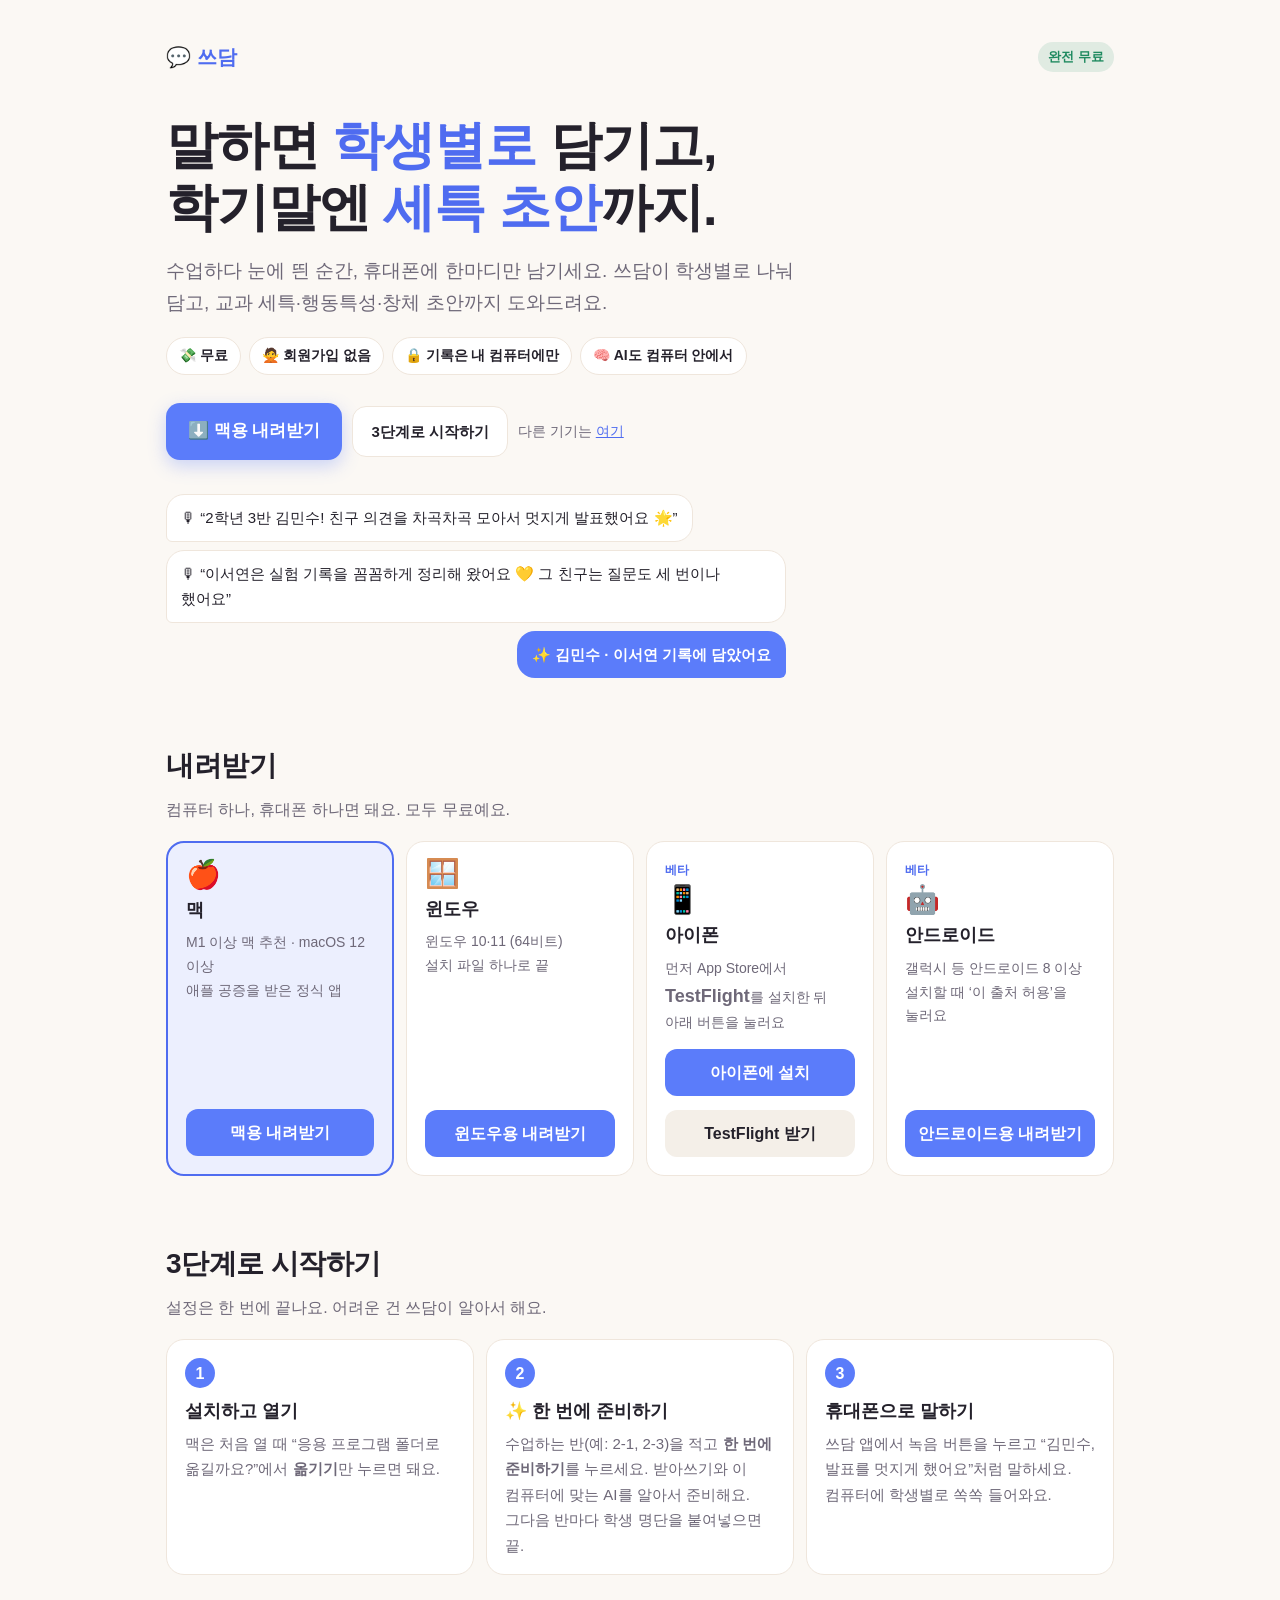
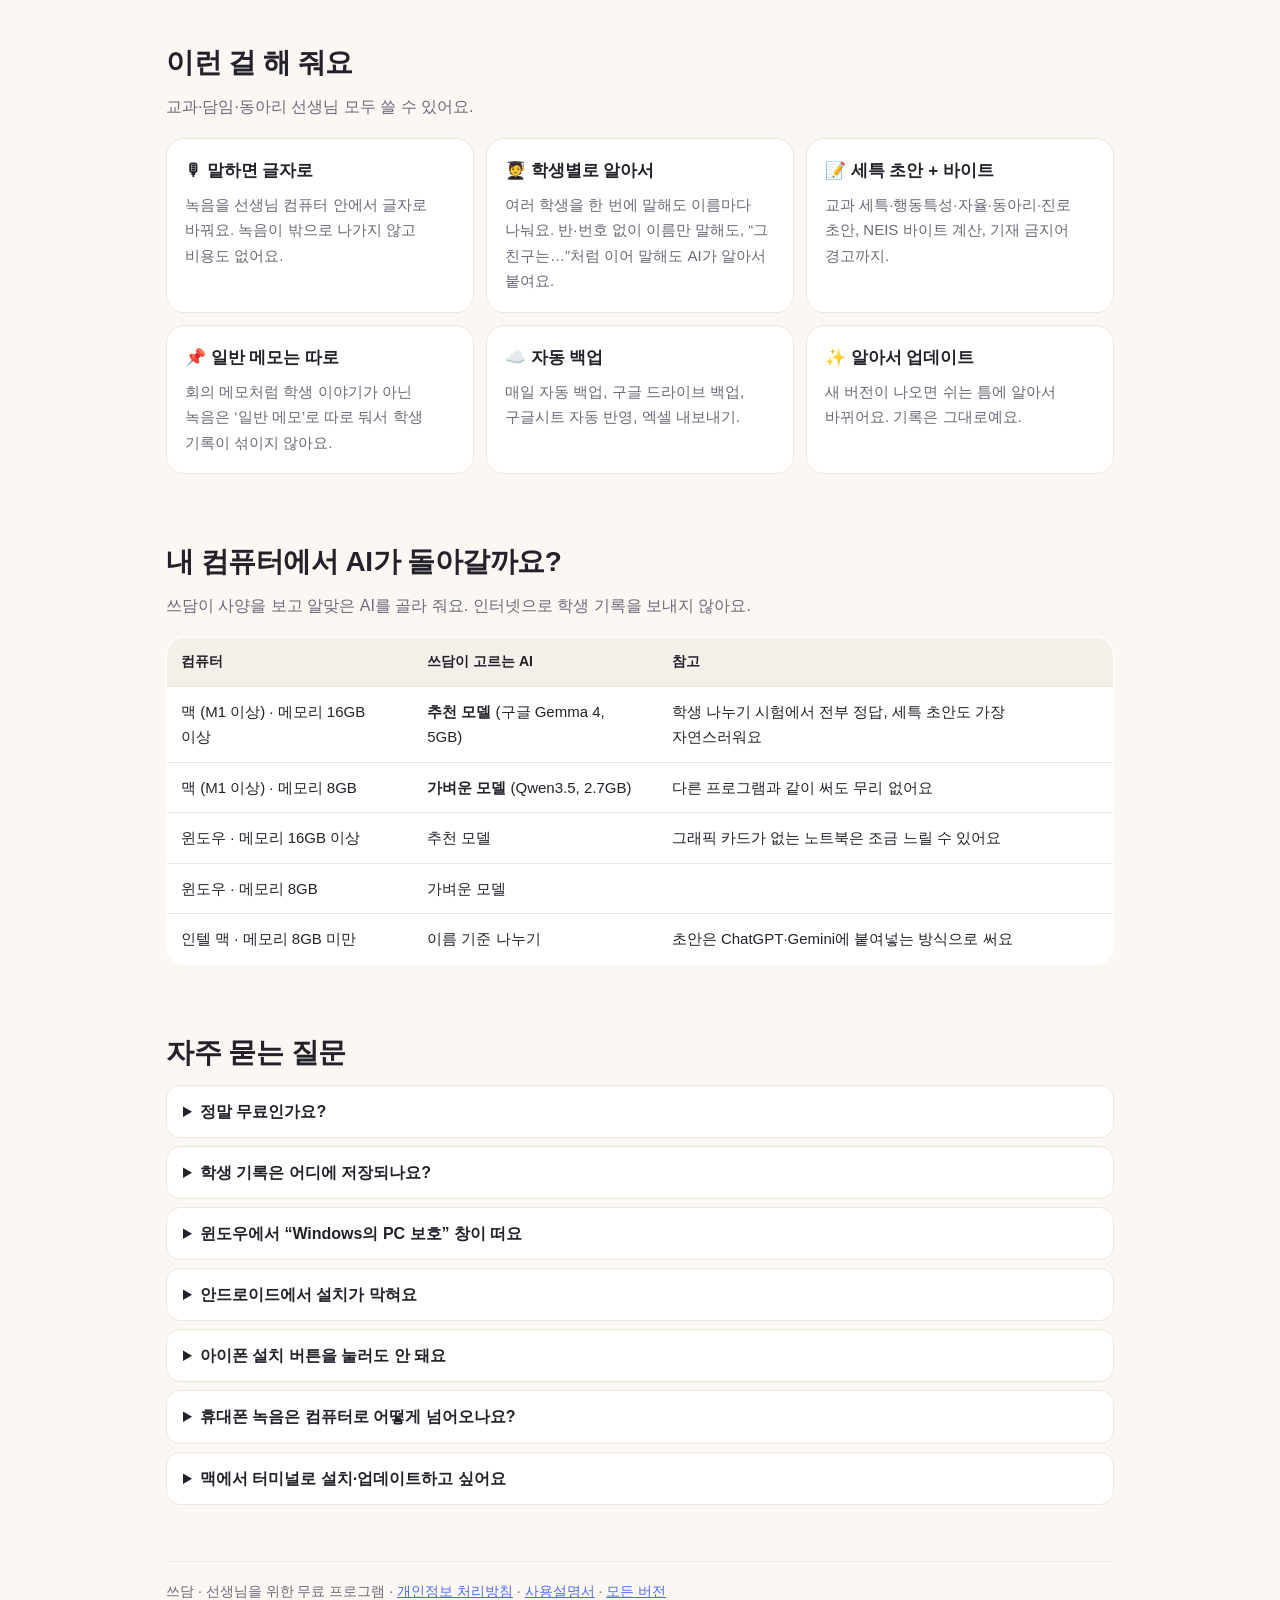
==== docs/index.html @ 96b58489 "선생님용 안내·내려받기 페이지 새로(기기 자동 인식 버튼, 완전 무료, 3단계 시작, 사양별 AI, 자주 묻는 질문) / 첫 실행 '한 번에 준비하기'(반 입력 → 받아쓰기·이 컴" ====
<!doctype html>
<html lang="ko"><head><meta charset="utf-8"><meta name="viewport" content="width=device-width, initial-scale=1">
<title>쓰담 — 말로 담고, 글로 씁니다</title>
<meta name="description" content="수업 중 말로 남긴 학생 관찰을 학생별로 정리하고 세특·행동특성·창체 초안까지. 선생님을 위한 무료 프로그램 (맥·윈도우·아이폰·안드로이드)">
<meta property="og:title" content="쓰담 — 말로 담고, 글로 씁니다">
<meta property="og:description" content="말하면 학생별로 정리되고, 학기말 세특 초안까지. 완전 무료 · 회원가입 없음 · 기록은 내 컴퓨터에만.">
<style>
:root{--bg:#FBF8F4;--panel:#fff;--panel2:#F4EFE8;--text:#24212B;--muted:#6E6878;--accent:#4F6CF0;--accent2:#5B7CFA;--soft:#ECEFFE;--green:#1F8A60;--line:#EFE6DC}
@media (prefers-color-scheme:dark){:root:not([data-theme="light"]){--bg:#17151C;--panel:#221F29;--panel2:#2B2733;--text:#ECE9F2;--muted:#A49EB0;--accent:#8EA4FF;--accent2:#6A88FB;--soft:#2A2F4E;--green:#6FD8AE;--line:#36313F}}
*{box-sizing:border-box}html{scroll-behavior:smooth}
body{margin:0;background:var(--bg);color:var(--text);font:16px/1.7 -apple-system,BlinkMacSystemFont,"Apple SD Gothic Neo","Malgun Gothic",sans-serif;word-break:keep-all}
main{max-width:980px;margin:0 auto;padding:40px 16px 80px}
a{color:var(--accent)}
.top{display:flex;align-items:center;gap:10px;font-weight:800;font-size:20px;color:var(--accent)}
.top .free{margin-left:auto;font-size:13px;font-weight:700;color:var(--green);background:color-mix(in srgb,var(--green) 12%,transparent);padding:4px 10px;border-radius:999px}
.hero{margin-top:40px}
.hero h1{font-size:clamp(32px,6vw,52px);line-height:1.2;margin:0;letter-spacing:-1px}
.hero h1 em{font-style:normal;color:var(--accent)}
.hero p.lead{font-size:clamp(16px,2.4vw,19px);color:var(--muted);max-width:640px;margin:16px 0 0}
.pills{display:flex;flex-wrap:wrap;gap:8px;margin:18px 0 0}
.pill{font-size:14px;font-weight:600;padding:6px 12px;border-radius:999px;background:var(--panel);border:1px solid var(--line)}
.cta{margin:28px 0 8px;display:flex;flex-wrap:wrap;gap:10px;align-items:center}
.btn{display:inline-flex;align-items:center;gap:8px;padding:14px 22px;border-radius:14px;background:var(--accent2);color:#fff;text-decoration:none;font-weight:700;font-size:17px;box-shadow:0 6px 18px color-mix(in srgb,var(--accent2) 30%,transparent)}
.btn.ghost{background:var(--panel);color:var(--text);border:1px solid var(--line);box-shadow:none;font-size:15px;padding:12px 18px}
.cta .note{font-size:14px;color:var(--muted)}
.bubbles{display:flex;flex-direction:column;gap:8px;margin:34px 0 0;max-width:620px}
.bubble{align-self:flex-start;background:var(--panel);border:1px solid var(--line);border-radius:18px 18px 18px 6px;padding:10px 14px;font-size:15px}
.bubble.out{align-self:flex-end;background:var(--accent2);color:#fff;border-color:transparent;border-radius:18px 18px 6px 18px;font-weight:600}
h2{font-size:clamp(22px,3.4vw,28px);margin:64px 0 6px;letter-spacing:-.5px}
h2+p.sub{color:var(--muted);margin:0 0 18px}
.dl{display:grid;grid-template-columns:repeat(auto-fit,minmax(210px,1fr));gap:12px}
.dlc{background:var(--panel);border:1px solid var(--line);border-radius:18px;padding:18px;display:flex;flex-direction:column;gap:6px}
.dlc.me{border:2px solid var(--accent);background:var(--soft)}
.dlc .ic{font-size:28px;line-height:1}.dlc b{font-size:18px}.dlc .s{font-size:14px;color:var(--muted);flex:1}
.dlc a.go{margin-top:8px;text-align:center;padding:10px;border-radius:12px;background:var(--accent2);color:#fff;text-decoration:none;font-weight:700}
.dlc a.go.alt{background:var(--panel2);color:var(--text)}
.dlc .tag{align-self:flex-start;font-size:12px;font-weight:700;color:var(--accent)}
.steps{display:grid;grid-template-columns:repeat(auto-fit,minmax(250px,1fr));gap:12px;counter-reset:s}
.step{background:var(--panel);border:1px solid var(--line);border-radius:18px;padding:18px 18px 16px;position:relative}
.step::before{counter-increment:s;content:counter(s);display:inline-grid;place-items:center;width:30px;height:30px;border-radius:50%;background:var(--accent2);color:#fff;font-weight:800;margin-bottom:8px}
.step h3{margin:0 0 4px;font-size:18px}.step p{margin:0;color:var(--muted);font-size:15px}
.grid{display:grid;grid-template-columns:repeat(auto-fit,minmax(240px,1fr));gap:12px}
.card{background:var(--panel);border:1px solid var(--line);border-radius:18px;padding:18px}.card h3{margin:0 0 6px;font-size:17px}.card p{margin:0;color:var(--muted);font-size:15px}
.tbl{width:100%;border-collapse:collapse;background:var(--panel);border:1px solid var(--line);border-radius:18px;overflow:hidden;font-size:15px}
.tbl th,.tbl td{padding:12px 14px;border-bottom:1px solid var(--line);text-align:left;vertical-align:top}.tbl th{background:var(--panel2);font-size:14px}
.tbl tr:last-child td{border-bottom:0}
.wrap{overflow-x:auto}
details{background:var(--panel);border:1px solid var(--line);border-radius:14px;padding:12px 16px;margin:8px 0}
details summary{cursor:pointer;font-weight:700}details p{margin:8px 0 2px;color:var(--muted);font-size:15px}
.cmd{display:flex;gap:8px;align-items:center;background:var(--panel2);border-radius:12px;padding:8px 10px;margin:8px 0}.cmd code{flex:1;font-size:13px;overflow-x:auto;white-space:nowrap}
.cmd button{border:0;background:var(--accent2);color:#fff;border-radius:8px;padding:6px 12px;font-weight:700;cursor:pointer}
footer{margin-top:56px;color:var(--muted);font-size:14px;border-top:1px solid var(--line);padding-top:18px}
</style></head><body><main>

<div class="top">💬 쓰담 <span class="free">완전 무료</span></div>

<section class="hero">
<h1>말하면 <em>학생별로</em> 담기고,<br>학기말엔 <em>세특 초안</em>까지.</h1>
<p class="lead">수업하다 눈에 띈 순간, 휴대폰에 한마디만 남기세요. 쓰담이 학생별로 나눠 담고, 교과 세특·행동특성·창체 초안까지 도와드려요.</p>
<div class="pills"><span class="pill">💸 무료</span><span class="pill">🙅 회원가입 없음</span><span class="pill">🔒 기록은 내 컴퓨터에만</span><span class="pill">🧠 AI도 컴퓨터 안에서</span></div>
<div class="cta">
  <a class="btn" id="main-dl" href="#download">⬇️ 내려받기</a>
  <a class="btn ghost" href="#start">3단계로 시작하기</a>
  <span class="note" id="main-note"></span>
</div>
<div class="bubbles">
  <div class="bubble">🎙 “2학년 3반 김민수! 친구 의견을 차곡차곡 모아서 멋지게 발표했어요 🌟”</div>
  <div class="bubble">🎙 “이서연은 실험 기록을 꼼꼼하게 정리해 왔어요 💛 그 친구는 질문도 세 번이나 했어요”</div>
  <div class="bubble out">✨ 김민수 · 이서연 기록에 담았어요</div>
</div>
</section>

<h2 id="download">내려받기</h2>
<p class="sub">컴퓨터 하나, 휴대폰 하나면 돼요. 모두 무료예요.</p>
<div class="dl">
  <div class="dlc" data-os="mac"><span class="ic">🍎</span><b>맥</b><span class="s">M1 이상 맥 추천 · macOS 12 이상<br>애플 공증을 받은 정식 앱</span>
    <a class="go" href="https://github.com/hanseolhui/sseudam/releases/latest/download/Sseudam.dmg">맥용 내려받기</a></div>
  <div class="dlc" data-os="win"><span class="ic">🪟</span><b>윈도우</b><span class="s">윈도우 10·11 (64비트)<br>설치 파일 하나로 끝</span>
    <a class="go" href="https://github.com/hanseolhui/sseudam/releases/latest/download/Sseudam-Setup.exe">윈도우용 내려받기</a></div>
  <div class="dlc" data-os="ios"><span class="tag">베타</span><span class="ic">📱</span><b>아이폰</b><span class="s">먼저 App Store에서 <b>TestFlight</b>를 설치한 뒤 아래 버튼을 눌러요</span>
    <a class="go" href="https://testflight.apple.com/join/kufGthN7">아이폰에 설치</a>
    <a class="go alt" href="https://apps.apple.com/app/testflight/id899247664">TestFlight 받기</a></div>
  <div class="dlc" data-os="android"><span class="tag">베타</span><span class="ic">🤖</span><b>안드로이드</b><span class="s">갤럭시 등 안드로이드 8 이상<br>설치할 때 ‘이 출처 허용’을 눌러요</span>
    <a class="go" href="https://github.com/hanseolhui/sseudam/releases/latest/download/Sseudam-Android.apk">안드로이드용 내려받기</a></div>
</div>

<h2 id="start">3단계로 시작하기</h2>
<p class="sub">설정은 한 번에 끝나요. 어려운 건 쓰담이 알아서 해요.</p>
<div class="steps">
  <div class="step"><h3>설치하고 열기</h3><p>맥은 처음 열 때 “응용 프로그램 폴더로 옮길까요?”에서 <b>옮기기</b>만 누르면 돼요.</p></div>
  <div class="step"><h3>✨ 한 번에 준비하기</h3><p>수업하는 반(예: 2-1, 2-3)을 적고 <b>한 번에 준비하기</b>를 누르세요. 받아쓰기와 이 컴퓨터에 맞는 AI를 알아서 준비해요. 그다음 반마다 학생 명단을 붙여넣으면 끝.</p></div>
  <div class="step"><h3>휴대폰으로 말하기</h3><p>쓰담 앱에서 녹음 버튼을 누르고 “김민수, 발표를 멋지게 했어요”처럼 말하세요. 컴퓨터에 학생별로 쏙쏙 들어와요.</p></div>
</div>

<h2>이런 걸 해 줘요</h2>
<p class="sub">교과·담임·동아리 선생님 모두 쓸 수 있어요.</p>
<div class="grid">
  <div class="card"><h3>🎙 말하면 글자로</h3><p>녹음을 선생님 컴퓨터 안에서 글자로 바꿔요. 녹음이 밖으로 나가지 않고 비용도 없어요.</p></div>
  <div class="card"><h3>🧑‍🎓 학생별로 알아서</h3><p>여러 학생을 한 번에 말해도 이름마다 나눠요. 반·번호 없이 이름만 말해도, “그 친구는…”처럼 이어 말해도 AI가 알아서 붙여요.</p></div>
  <div class="card"><h3>📝 세특 초안 + 바이트</h3><p>교과 세특·행동특성·자율·동아리·진로 초안, NEIS 바이트 계산, 기재 금지어 경고까지.</p></div>
  <div class="card"><h3>📌 일반 메모는 따로</h3><p>회의 메모처럼 학생 이야기가 아닌 녹음은 ‘일반 메모’로 따로 둬서 학생 기록이 섞이지 않아요.</p></div>
  <div class="card"><h3>☁️ 자동 백업</h3><p>매일 자동 백업, 구글 드라이브 백업, 구글시트 자동 반영, 엑셀 내보내기.</p></div>
  <div class="card"><h3>✨ 알아서 업데이트</h3><p>새 버전이 나오면 쉬는 틈에 알아서 바뀌어요. 기록은 그대로예요.</p></div>
</div>

<h2>내 컴퓨터에서 AI가 돌아갈까요?</h2>
<p class="sub">쓰담이 사양을 보고 알맞은 AI를 골라 줘요. 인터넷으로 학생 기록을 보내지 않아요.</p>
<div class="wrap"><table class="tbl">
  <tr><th>컴퓨터</th><th>쓰담이 고르는 AI</th><th>참고</th></tr>
  <tr><td>맥 (M1 이상) · 메모리 16GB 이상</td><td><b>추천 모델</b> (구글 Gemma 4, 5GB)</td><td>학생 나누기 시험에서 전부 정답, 세특 초안도 가장 자연스러워요</td></tr>
  <tr><td>맥 (M1 이상) · 메모리 8GB</td><td><b>가벼운 모델</b> (Qwen3.5, 2.7GB)</td><td>다른 프로그램과 같이 써도 무리 없어요</td></tr>
  <tr><td>윈도우 · 메모리 16GB 이상</td><td>추천 모델</td><td>그래픽 카드가 없는 노트북은 조금 느릴 수 있어요</td></tr>
  <tr><td>윈도우 · 메모리 8GB</td><td>가벼운 모델</td><td></td></tr>
  <tr><td>인텔 맥 · 메모리 8GB 미만</td><td>이름 기준 나누기</td><td>초안은 ChatGPT·Gemini에 붙여넣는 방식으로 써요</td></tr>
</table></div>

<h2>자주 묻는 질문</h2>
<details><summary>정말 무료인가요?</summary><p>네, 지금 있는 기능은 모두 무료예요. 회원가입도 결제 정보도 필요 없어요.</p></details>
<details><summary>학생 기록은 어디에 저장되나요?</summary><p>선생님 컴퓨터와 선생님 본인의 iCloud(아이폰)·구글 드라이브에만 저장돼요. 쓰담 서버로 보내지 않아요. 받아쓰기와 쓰담 AI 모델도 컴퓨터 안에서 동작해요. Gemini 키를 직접 넣은 경우에만 글이 구글로 가요.</p></details>
<details><summary>윈도우에서 “Windows의 PC 보호” 창이 떠요</summary><p>새 프로그램이라 윈도우가 한 번 확인하는 창이에요. <b>추가 정보 → 실행</b>을 누르면 설치돼요.</p></details>
<details><summary>안드로이드에서 설치가 막혀요</summary><p>내려받은 파일을 열 때 “출처를 알 수 없는 앱” 안내가 나오면 <b>설정 → 이 출처 허용</b>을 켜고 다시 열어 주세요.</p></details>
<details><summary>아이폰 설치 버튼을 눌러도 안 돼요</summary><p>App Store에서 <b>TestFlight</b> 앱을 먼저 설치한 다음, 이 페이지의 ‘아이폰에 설치’를 다시 눌러 주세요.</p></details>
<details><summary>휴대폰 녹음은 컴퓨터로 어떻게 넘어오나요?</summary><p>아이폰과 맥은 같은 Apple ID면 iCloud로 저절로 넘어와요. 다른 조합(안드로이드·윈도우)은 쓰담 설정 → 📱 휴대폰에서 연결해요.</p></details>
<details><summary>맥에서 터미널로 설치·업데이트하고 싶어요</summary>
  <p>터미널에 아래 한 줄을 붙여넣으면 응용 프로그램 폴더에 설치돼요.</p>
  <div class="cmd"><code id="cmd">curl -fsSL https://raw.githubusercontent.com/hanseolhui/sseudam/main/install.sh | bash</code><button onclick="navigator.clipboard.writeText(document.getElementById('cmd').textContent);this.textContent='복사됨 ✓'">복사</button></div></details>

<footer>쓰담 · 선생님을 위한 무료 프로그램 · <a href="privacy.html">개인정보 처리방침</a> · <a href="https://github.com/hanseolhui/sseudam/blob/main/사용설명서.md">사용설명서</a> · <a href="https://github.com/hanseolhui/sseudam/releases">모든 버전</a></footer>
</main>
<script>
// 접속한 기기에 맞는 내려받기를 맨 앞에 크게
(function () {
  var ua = navigator.userAgent || '', os = 'mac';
  if (/iPhone|iPad|iPod/.test(ua) || (/Macintosh/.test(ua) && navigator.maxTouchPoints > 1)) os = 'ios';
  else if (/Android/.test(ua)) os = 'android';
  else if (/Windows/.test(ua)) os = 'win';
  var card = document.querySelector('.dlc[data-os="' + os + '"]');
  if (!card) return;
  card.classList.add('me');
  card.parentNode.insertBefore(card, card.parentNode.firstChild);
  var link = card.querySelector('a.go'), name = { mac: '맥', win: '윈도우', ios: '아이폰', android: '안드로이드' }[os];
  var main = document.getElementById('main-dl');
  main.href = link.href;
  main.textContent = '⬇️ ' + name + '용 내려받기';
  document.getElementById('main-note').innerHTML = '다른 기기는 <a href="#download">여기</a>';
})();
</script>
</body></html>
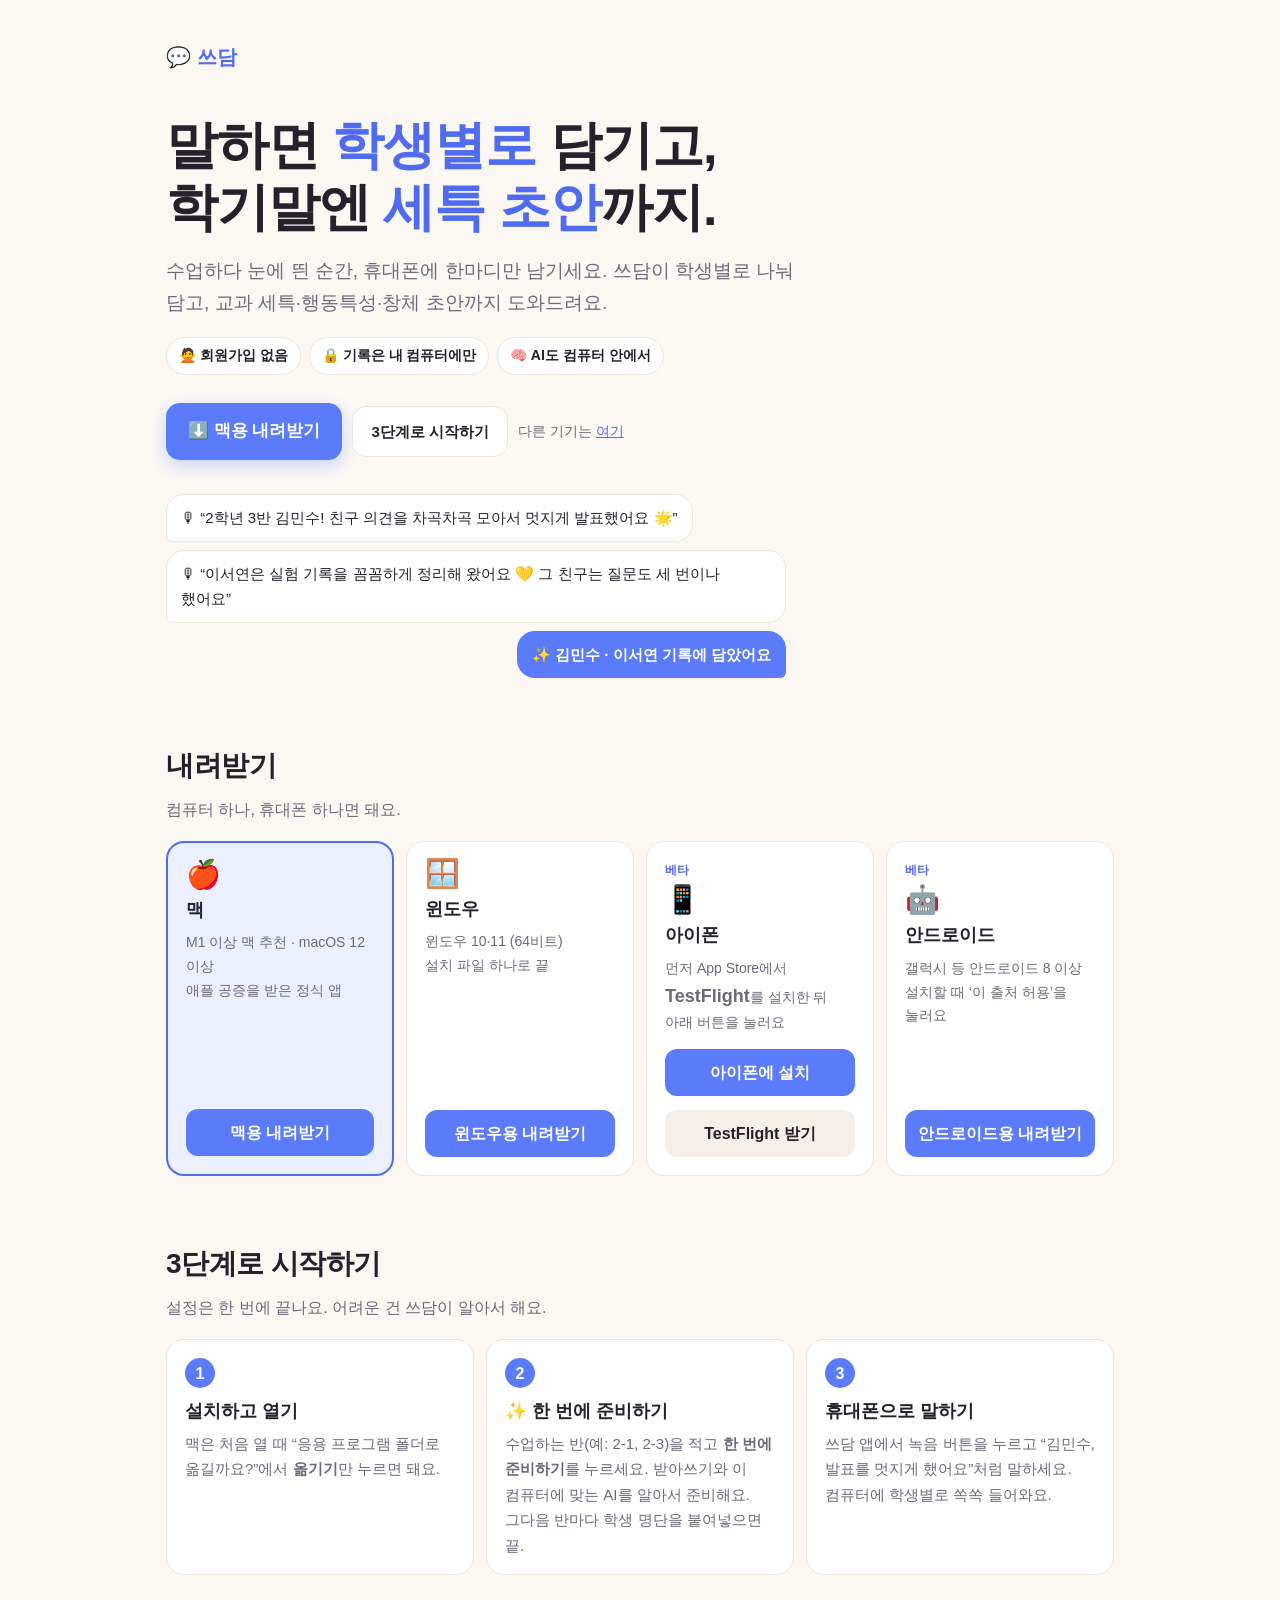
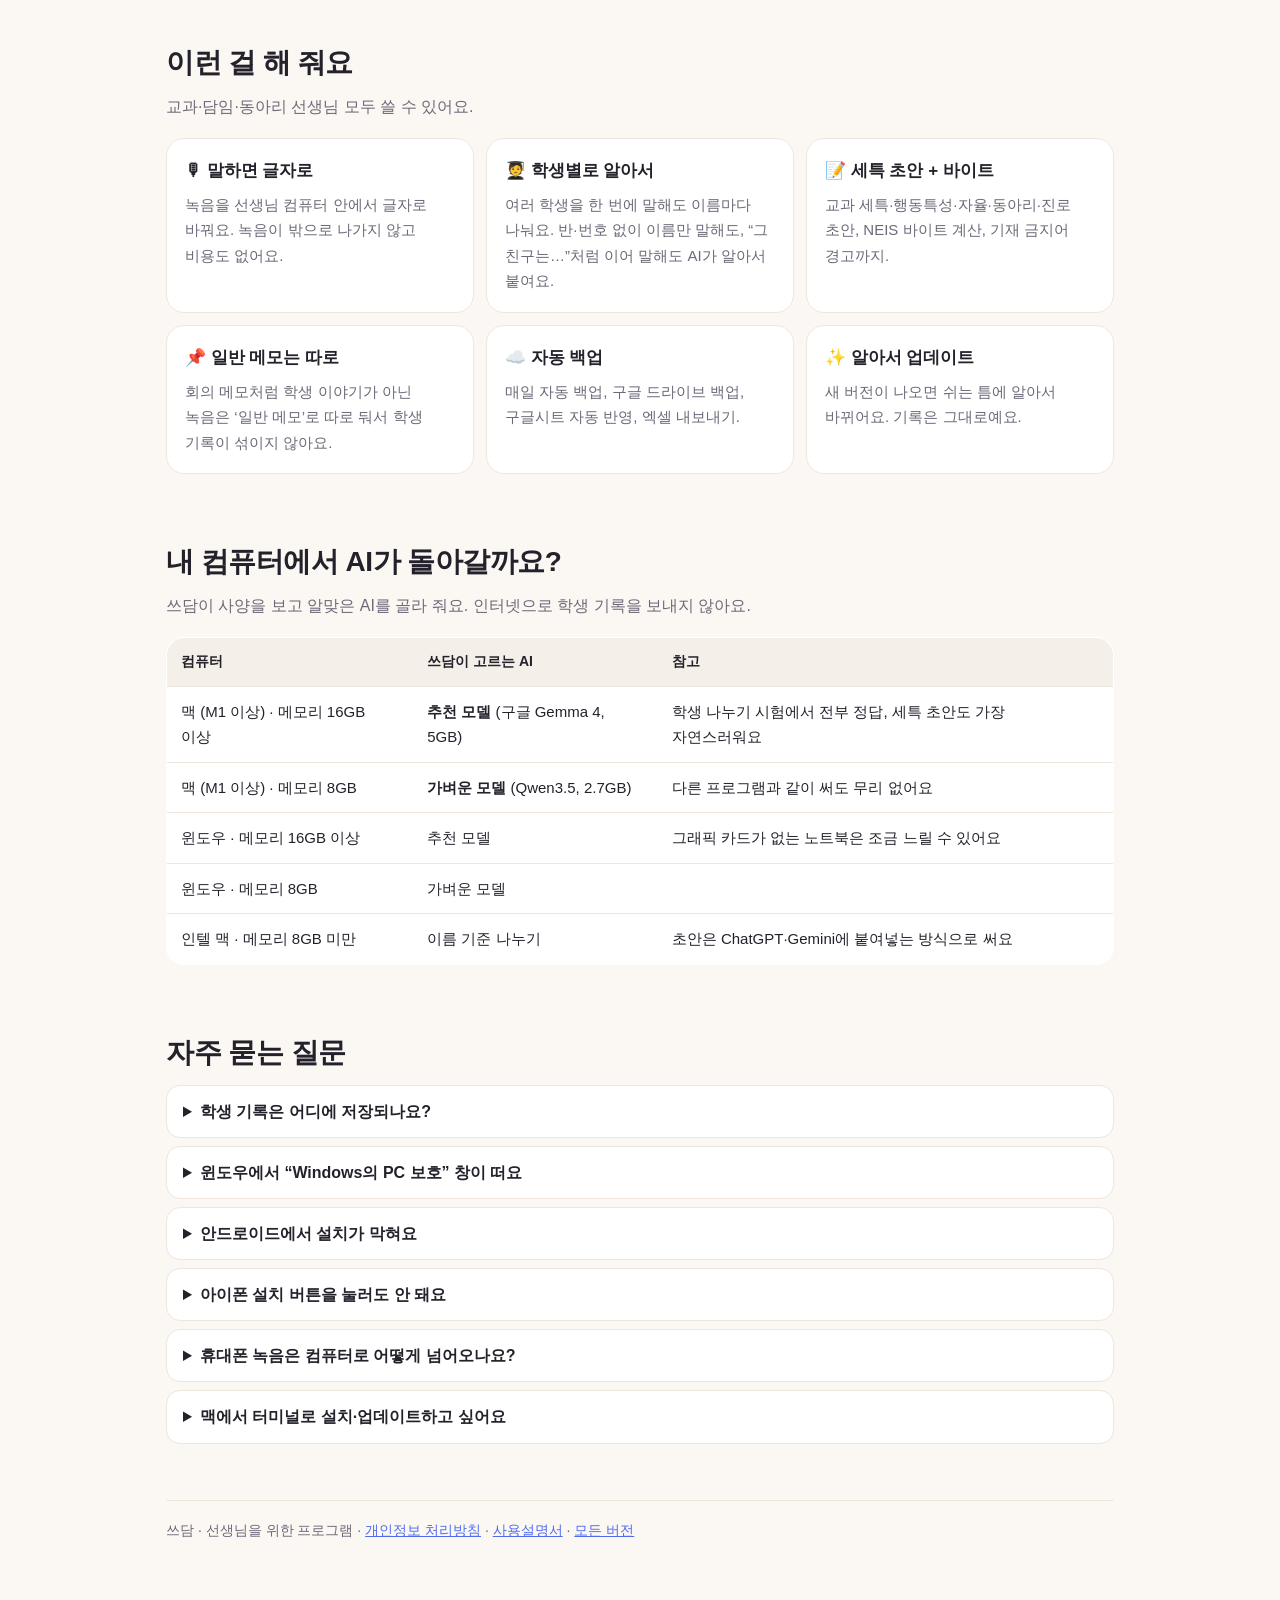
==== commit 1f6a8c1e: "다운로드 페이지에서 '무료' 강조 빼기 Co-Authored-By: Claude Opus 5.5 <noreply@anthropic.com>" ====
--- a/docs/index.html
+++ b/docs/index.html
@@ -1,9 +1,9 @@
 <!doctype html>
 <html lang="ko"><head><meta charset="utf-8"><meta name="viewport" content="width=device-width, initial-scale=1">
 <title>쓰담 — 말로 담고, 글로 씁니다</title>
-<meta name="description" content="수업 중 말로 남긴 학생 관찰을 학생별로 정리하고 세특·행동특성·창체 초안까지. 선생님을 위한 무료 프로그램 (맥·윈도우·아이폰·안드로이드)">
+<meta name="description" content="수업 중 말로 남긴 학생 관찰을 학생별로 정리하고 세특·행동특성·창체 초안까지. 선생님을 위한 프로그램 (맥·윈도우·아이폰·안드로이드)">
 <meta property="og:title" content="쓰담 — 말로 담고, 글로 씁니다">
-<meta property="og:description" content="말하면 학생별로 정리되고, 학기말 세특 초안까지. 완전 무료 · 회원가입 없음 · 기록은 내 컴퓨터에만.">
+<meta property="og:description" content="말하면 학생별로 정리되고, 학기말 세특 초안까지. 회원가입 없음 · 기록은 내 컴퓨터에만.">
 <style>
 :root{--bg:#FBF8F4;--panel:#fff;--panel2:#F4EFE8;--text:#24212B;--muted:#6E6878;--accent:#4F6CF0;--accent2:#5B7CFA;--soft:#ECEFFE;--green:#1F8A60;--line:#EFE6DC}
 @media (prefers-color-scheme:dark){:root:not([data-theme="light"]){--bg:#17151C;--panel:#221F29;--panel2:#2B2733;--text:#ECE9F2;--muted:#A49EB0;--accent:#8EA4FF;--accent2:#6A88FB;--soft:#2A2F4E;--green:#6FD8AE;--line:#36313F}}
@@ -52,12 +52,12 @@
 footer{margin-top:56px;color:var(--muted);font-size:14px;border-top:1px solid var(--line);padding-top:18px}
 </style></head><body><main>
 
-<div class="top">💬 쓰담 <span class="free">완전 무료</span></div>
+<div class="top">💬 쓰담</div>
 
 <section class="hero">
 <h1>말하면 <em>학생별로</em> 담기고,<br>학기말엔 <em>세특 초안</em>까지.</h1>
 <p class="lead">수업하다 눈에 띈 순간, 휴대폰에 한마디만 남기세요. 쓰담이 학생별로 나눠 담고, 교과 세특·행동특성·창체 초안까지 도와드려요.</p>
-<div class="pills"><span class="pill">💸 무료</span><span class="pill">🙅 회원가입 없음</span><span class="pill">🔒 기록은 내 컴퓨터에만</span><span class="pill">🧠 AI도 컴퓨터 안에서</span></div>
+<div class="pills"><span class="pill">🙅 회원가입 없음</span><span class="pill">🔒 기록은 내 컴퓨터에만</span><span class="pill">🧠 AI도 컴퓨터 안에서</span></div>
 <div class="cta">
   <a class="btn" id="main-dl" href="#download">⬇️ 내려받기</a>
   <a class="btn ghost" href="#start">3단계로 시작하기</a>
@@ -71,7 +71,7 @@
 </section>
 
 <h2 id="download">내려받기</h2>
-<p class="sub">컴퓨터 하나, 휴대폰 하나면 돼요. 모두 무료예요.</p>
+<p class="sub">컴퓨터 하나, 휴대폰 하나면 돼요.</p>
 <div class="dl">
   <div class="dlc" data-os="mac"><span class="ic">🍎</span><b>맥</b><span class="s">M1 이상 맥 추천 · macOS 12 이상<br>애플 공증을 받은 정식 앱</span>
     <a class="go" href="https://github.com/hanseolhui/sseudam/releases/latest/download/Sseudam.dmg">맥용 내려받기</a></div>
@@ -115,7 +115,6 @@
 </table></div>
 
 <h2>자주 묻는 질문</h2>
-<details><summary>정말 무료인가요?</summary><p>네, 지금 있는 기능은 모두 무료예요. 회원가입도 결제 정보도 필요 없어요.</p></details>
 <details><summary>학생 기록은 어디에 저장되나요?</summary><p>선생님 컴퓨터와 선생님 본인의 iCloud(아이폰)·구글 드라이브에만 저장돼요. 쓰담 서버로 보내지 않아요. 받아쓰기와 쓰담 AI 모델도 컴퓨터 안에서 동작해요. Gemini 키를 직접 넣은 경우에만 글이 구글로 가요.</p></details>
 <details><summary>윈도우에서 “Windows의 PC 보호” 창이 떠요</summary><p>새 프로그램이라 윈도우가 한 번 확인하는 창이에요. <b>추가 정보 → 실행</b>을 누르면 설치돼요.</p></details>
 <details><summary>안드로이드에서 설치가 막혀요</summary><p>내려받은 파일을 열 때 “출처를 알 수 없는 앱” 안내가 나오면 <b>설정 → 이 출처 허용</b>을 켜고 다시 열어 주세요.</p></details>
@@ -125,7 +124,7 @@
   <p>터미널에 아래 한 줄을 붙여넣으면 응용 프로그램 폴더에 설치돼요.</p>
   <div class="cmd"><code id="cmd">curl -fsSL https://raw.githubusercontent.com/hanseolhui/sseudam/main/install.sh | bash</code><button onclick="navigator.clipboard.writeText(document.getElementById('cmd').textContent);this.textContent='복사됨 ✓'">복사</button></div></details>
 
-<footer>쓰담 · 선생님을 위한 무료 프로그램 · <a href="privacy.html">개인정보 처리방침</a> · <a href="https://github.com/hanseolhui/sseudam/blob/main/사용설명서.md">사용설명서</a> · <a href="https://github.com/hanseolhui/sseudam/releases">모든 버전</a></footer>
+<footer>쓰담 · 선생님을 위한 프로그램 · <a href="privacy.html">개인정보 처리방침</a> · <a href="https://github.com/hanseolhui/sseudam/blob/main/사용설명서.md">사용설명서</a> · <a href="https://github.com/hanseolhui/sseudam/releases">모든 버전</a></footer>
 </main>
 <script>
 // 접속한 기기에 맞는 내려받기를 맨 앞에 크게
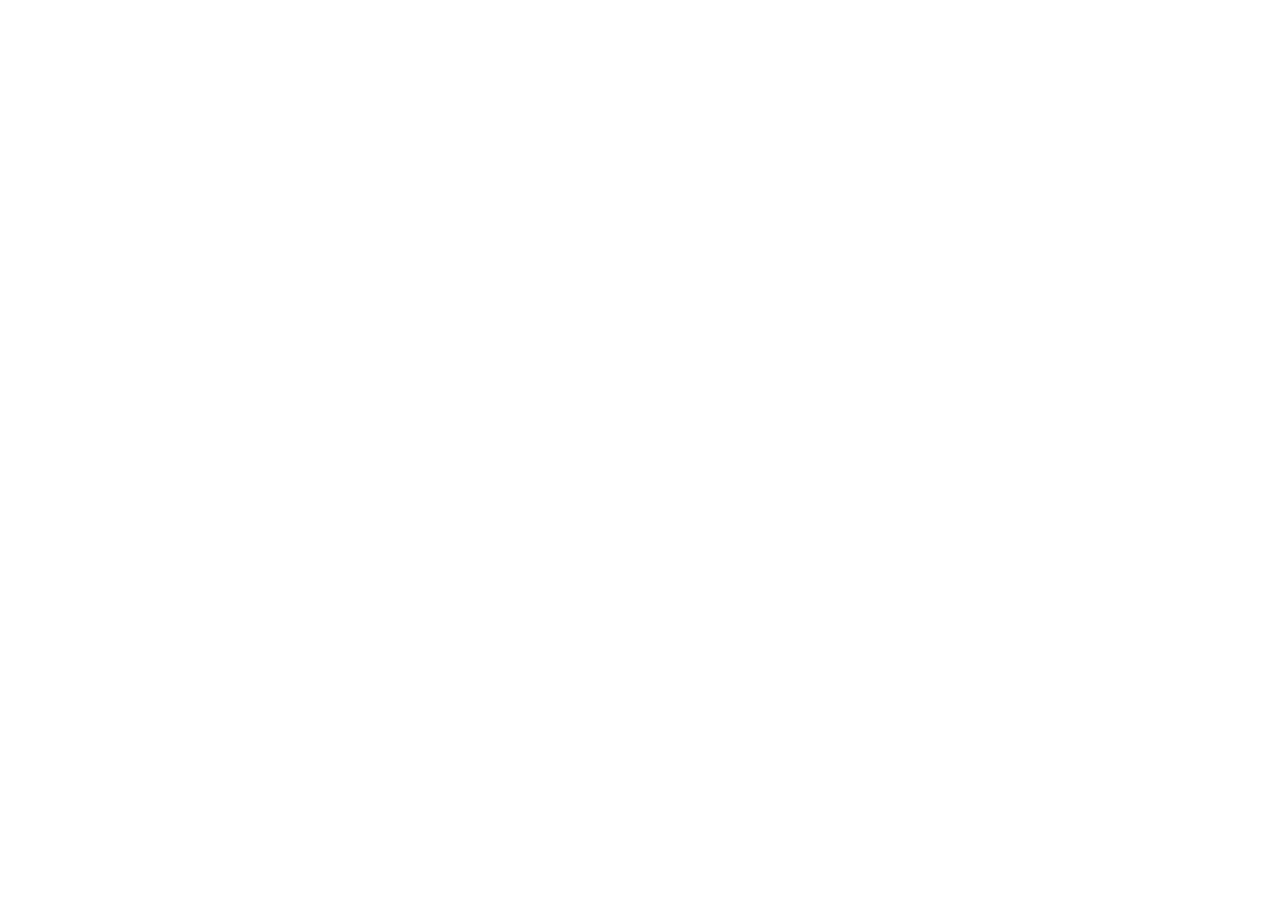
==== commit 3db37284: "github.io 안내 페이지 → apps.seoriarts.com/sseudam 으로 이동 (링크로만 전달) Co-Authored-By: Claude Opus 5.5 <norep" ====
--- a/docs/index.html
+++ b/docs/index.html
@@ -1,147 +1,9 @@
 <!doctype html>
 <html lang="ko"><head><meta charset="utf-8"><meta name="viewport" content="width=device-width, initial-scale=1">
-<title>쓰담 — 말로 담고, 글로 씁니다</title>
-<meta name="description" content="수업 중 말로 남긴 학생 관찰을 학생별로 정리하고 세특·행동특성·창체 초안까지. 선생님을 위한 프로그램 (맥·윈도우·아이폰·안드로이드)">
-<meta property="og:title" content="쓰담 — 말로 담고, 글로 씁니다">
-<meta property="og:description" content="말하면 학생별로 정리되고, 학기말 세특 초안까지. 회원가입 없음 · 기록은 내 컴퓨터에만.">
-<style>
-:root{--bg:#FBF8F4;--panel:#fff;--panel2:#F4EFE8;--text:#24212B;--muted:#6E6878;--accent:#4F6CF0;--accent2:#5B7CFA;--soft:#ECEFFE;--green:#1F8A60;--line:#EFE6DC}
-@media (prefers-color-scheme:dark){:root:not([data-theme="light"]){--bg:#17151C;--panel:#221F29;--panel2:#2B2733;--text:#ECE9F2;--muted:#A49EB0;--accent:#8EA4FF;--accent2:#6A88FB;--soft:#2A2F4E;--green:#6FD8AE;--line:#36313F}}
-*{box-sizing:border-box}html{scroll-behavior:smooth}
-body{margin:0;background:var(--bg);color:var(--text);font:16px/1.7 -apple-system,BlinkMacSystemFont,"Apple SD Gothic Neo","Malgun Gothic",sans-serif;word-break:keep-all}
-main{max-width:980px;margin:0 auto;padding:40px 16px 80px}
-a{color:var(--accent)}
-.top{display:flex;align-items:center;gap:10px;font-weight:800;font-size:20px;color:var(--accent)}
-.top .free{margin-left:auto;font-size:13px;font-weight:700;color:var(--green);background:color-mix(in srgb,var(--green) 12%,transparent);padding:4px 10px;border-radius:999px}
-.hero{margin-top:40px}
-.hero h1{font-size:clamp(32px,6vw,52px);line-height:1.2;margin:0;letter-spacing:-1px}
-.hero h1 em{font-style:normal;color:var(--accent)}
-.hero p.lead{font-size:clamp(16px,2.4vw,19px);color:var(--muted);max-width:640px;margin:16px 0 0}
-.pills{display:flex;flex-wrap:wrap;gap:8px;margin:18px 0 0}
-.pill{font-size:14px;font-weight:600;padding:6px 12px;border-radius:999px;background:var(--panel);border:1px solid var(--line)}
-.cta{margin:28px 0 8px;display:flex;flex-wrap:wrap;gap:10px;align-items:center}
-.btn{display:inline-flex;align-items:center;gap:8px;padding:14px 22px;border-radius:14px;background:var(--accent2);color:#fff;text-decoration:none;font-weight:700;font-size:17px;box-shadow:0 6px 18px color-mix(in srgb,var(--accent2) 30%,transparent)}
-.btn.ghost{background:var(--panel);color:var(--text);border:1px solid var(--line);box-shadow:none;font-size:15px;padding:12px 18px}
-.cta .note{font-size:14px;color:var(--muted)}
-.bubbles{display:flex;flex-direction:column;gap:8px;margin:34px 0 0;max-width:620px}
-.bubble{align-self:flex-start;background:var(--panel);border:1px solid var(--line);border-radius:18px 18px 18px 6px;padding:10px 14px;font-size:15px}
-.bubble.out{align-self:flex-end;background:var(--accent2);color:#fff;border-color:transparent;border-radius:18px 18px 6px 18px;font-weight:600}
-h2{font-size:clamp(22px,3.4vw,28px);margin:64px 0 6px;letter-spacing:-.5px}
-h2+p.sub{color:var(--muted);margin:0 0 18px}
-.dl{display:grid;grid-template-columns:repeat(auto-fit,minmax(210px,1fr));gap:12px}
-.dlc{background:var(--panel);border:1px solid var(--line);border-radius:18px;padding:18px;display:flex;flex-direction:column;gap:6px}
-.dlc.me{border:2px solid var(--accent);background:var(--soft)}
-.dlc .ic{font-size:28px;line-height:1}.dlc b{font-size:18px}.dlc .s{font-size:14px;color:var(--muted);flex:1}
-.dlc a.go{margin-top:8px;text-align:center;padding:10px;border-radius:12px;background:var(--accent2);color:#fff;text-decoration:none;font-weight:700}
-.dlc a.go.alt{background:var(--panel2);color:var(--text)}
-.dlc .tag{align-self:flex-start;font-size:12px;font-weight:700;color:var(--accent)}
-.steps{display:grid;grid-template-columns:repeat(auto-fit,minmax(250px,1fr));gap:12px;counter-reset:s}
-.step{background:var(--panel);border:1px solid var(--line);border-radius:18px;padding:18px 18px 16px;position:relative}
-.step::before{counter-increment:s;content:counter(s);display:inline-grid;place-items:center;width:30px;height:30px;border-radius:50%;background:var(--accent2);color:#fff;font-weight:800;margin-bottom:8px}
-.step h3{margin:0 0 4px;font-size:18px}.step p{margin:0;color:var(--muted);font-size:15px}
-.grid{display:grid;grid-template-columns:repeat(auto-fit,minmax(240px,1fr));gap:12px}
-.card{background:var(--panel);border:1px solid var(--line);border-radius:18px;padding:18px}.card h3{margin:0 0 6px;font-size:17px}.card p{margin:0;color:var(--muted);font-size:15px}
-.tbl{width:100%;border-collapse:collapse;background:var(--panel);border:1px solid var(--line);border-radius:18px;overflow:hidden;font-size:15px}
-.tbl th,.tbl td{padding:12px 14px;border-bottom:1px solid var(--line);text-align:left;vertical-align:top}.tbl th{background:var(--panel2);font-size:14px}
-.tbl tr:last-child td{border-bottom:0}
-.wrap{overflow-x:auto}
-details{background:var(--panel);border:1px solid var(--line);border-radius:14px;padding:12px 16px;margin:8px 0}
-details summary{cursor:pointer;font-weight:700}details p{margin:8px 0 2px;color:var(--muted);font-size:15px}
-.cmd{display:flex;gap:8px;align-items:center;background:var(--panel2);border-radius:12px;padding:8px 10px;margin:8px 0}.cmd code{flex:1;font-size:13px;overflow-x:auto;white-space:nowrap}
-.cmd button{border:0;background:var(--accent2);color:#fff;border-radius:8px;padding:6px 12px;font-weight:700;cursor:pointer}
-footer{margin-top:56px;color:var(--muted);font-size:14px;border-top:1px solid var(--line);padding-top:18px}
-</style></head><body><main>
-
-<div class="top">💬 쓰담</div>
-
-<section class="hero">
-<h1>말하면 <em>학생별로</em> 담기고,<br>학기말엔 <em>세특 초안</em>까지.</h1>
-<p class="lead">수업하다 눈에 띈 순간, 휴대폰에 한마디만 남기세요. 쓰담이 학생별로 나눠 담고, 교과 세특·행동특성·창체 초안까지 도와드려요.</p>
-<div class="pills"><span class="pill">🙅 회원가입 없음</span><span class="pill">🔒 기록은 내 컴퓨터에만</span><span class="pill">🧠 AI도 컴퓨터 안에서</span></div>
-<div class="cta">
-  <a class="btn" id="main-dl" href="#download">⬇️ 내려받기</a>
-  <a class="btn ghost" href="#start">3단계로 시작하기</a>
-  <span class="note" id="main-note"></span>
-</div>
-<div class="bubbles">
-  <div class="bubble">🎙 “2학년 3반 김민수! 친구 의견을 차곡차곡 모아서 멋지게 발표했어요 🌟”</div>
-  <div class="bubble">🎙 “이서연은 실험 기록을 꼼꼼하게 정리해 왔어요 💛 그 친구는 질문도 세 번이나 했어요”</div>
-  <div class="bubble out">✨ 김민수 · 이서연 기록에 담았어요</div>
-</div>
-</section>
-
-<h2 id="download">내려받기</h2>
-<p class="sub">컴퓨터 하나, 휴대폰 하나면 돼요.</p>
-<div class="dl">
-  <div class="dlc" data-os="mac"><span class="ic">🍎</span><b>맥</b><span class="s">M1 이상 맥 추천 · macOS 12 이상<br>애플 공증을 받은 정식 앱</span>
-    <a class="go" href="https://github.com/hanseolhui/sseudam/releases/latest/download/Sseudam.dmg">맥용 내려받기</a></div>
-  <div class="dlc" data-os="win"><span class="ic">🪟</span><b>윈도우</b><span class="s">윈도우 10·11 (64비트)<br>설치 파일 하나로 끝</span>
-    <a class="go" href="https://github.com/hanseolhui/sseudam/releases/latest/download/Sseudam-Setup.exe">윈도우용 내려받기</a></div>
-  <div class="dlc" data-os="ios"><span class="tag">베타</span><span class="ic">📱</span><b>아이폰</b><span class="s">먼저 App Store에서 <b>TestFlight</b>를 설치한 뒤 아래 버튼을 눌러요</span>
-    <a class="go" href="https://testflight.apple.com/join/kufGthN7">아이폰에 설치</a>
-    <a class="go alt" href="https://apps.apple.com/app/testflight/id899247664">TestFlight 받기</a></div>
-  <div class="dlc" data-os="android"><span class="tag">베타</span><span class="ic">🤖</span><b>안드로이드</b><span class="s">갤럭시 등 안드로이드 8 이상<br>설치할 때 ‘이 출처 허용’을 눌러요</span>
-    <a class="go" href="https://github.com/hanseolhui/sseudam/releases/latest/download/Sseudam-Android.apk">안드로이드용 내려받기</a></div>
-</div>
-
-<h2 id="start">3단계로 시작하기</h2>
-<p class="sub">설정은 한 번에 끝나요. 어려운 건 쓰담이 알아서 해요.</p>
-<div class="steps">
-  <div class="step"><h3>설치하고 열기</h3><p>맥은 처음 열 때 “응용 프로그램 폴더로 옮길까요?”에서 <b>옮기기</b>만 누르면 돼요.</p></div>
-  <div class="step"><h3>✨ 한 번에 준비하기</h3><p>수업하는 반(예: 2-1, 2-3)을 적고 <b>한 번에 준비하기</b>를 누르세요. 받아쓰기와 이 컴퓨터에 맞는 AI를 알아서 준비해요. 그다음 반마다 학생 명단을 붙여넣으면 끝.</p></div>
-  <div class="step"><h3>휴대폰으로 말하기</h3><p>쓰담 앱에서 녹음 버튼을 누르고 “김민수, 발표를 멋지게 했어요”처럼 말하세요. 컴퓨터에 학생별로 쏙쏙 들어와요.</p></div>
-</div>
-
-<h2>이런 걸 해 줘요</h2>
-<p class="sub">교과·담임·동아리 선생님 모두 쓸 수 있어요.</p>
-<div class="grid">
-  <div class="card"><h3>🎙 말하면 글자로</h3><p>녹음을 선생님 컴퓨터 안에서 글자로 바꿔요. 녹음이 밖으로 나가지 않고 비용도 없어요.</p></div>
-  <div class="card"><h3>🧑‍🎓 학생별로 알아서</h3><p>여러 학생을 한 번에 말해도 이름마다 나눠요. 반·번호 없이 이름만 말해도, “그 친구는…”처럼 이어 말해도 AI가 알아서 붙여요.</p></div>
-  <div class="card"><h3>📝 세특 초안 + 바이트</h3><p>교과 세특·행동특성·자율·동아리·진로 초안, NEIS 바이트 계산, 기재 금지어 경고까지.</p></div>
-  <div class="card"><h3>📌 일반 메모는 따로</h3><p>회의 메모처럼 학생 이야기가 아닌 녹음은 ‘일반 메모’로 따로 둬서 학생 기록이 섞이지 않아요.</p></div>
-  <div class="card"><h3>☁️ 자동 백업</h3><p>매일 자동 백업, 구글 드라이브 백업, 구글시트 자동 반영, 엑셀 내보내기.</p></div>
-  <div class="card"><h3>✨ 알아서 업데이트</h3><p>새 버전이 나오면 쉬는 틈에 알아서 바뀌어요. 기록은 그대로예요.</p></div>
-</div>
-
-<h2>내 컴퓨터에서 AI가 돌아갈까요?</h2>
-<p class="sub">쓰담이 사양을 보고 알맞은 AI를 골라 줘요. 인터넷으로 학생 기록을 보내지 않아요.</p>
-<div class="wrap"><table class="tbl">
-  <tr><th>컴퓨터</th><th>쓰담이 고르는 AI</th><th>참고</th></tr>
-  <tr><td>맥 (M1 이상) · 메모리 16GB 이상</td><td><b>추천 모델</b> (구글 Gemma 4, 5GB)</td><td>학생 나누기 시험에서 전부 정답, 세특 초안도 가장 자연스러워요</td></tr>
-  <tr><td>맥 (M1 이상) · 메모리 8GB</td><td><b>가벼운 모델</b> (Qwen3.5, 2.7GB)</td><td>다른 프로그램과 같이 써도 무리 없어요</td></tr>
-  <tr><td>윈도우 · 메모리 16GB 이상</td><td>추천 모델</td><td>그래픽 카드가 없는 노트북은 조금 느릴 수 있어요</td></tr>
-  <tr><td>윈도우 · 메모리 8GB</td><td>가벼운 모델</td><td></td></tr>
-  <tr><td>인텔 맥 · 메모리 8GB 미만</td><td>이름 기준 나누기</td><td>초안은 ChatGPT·Gemini에 붙여넣는 방식으로 써요</td></tr>
-</table></div>
-
-<h2>자주 묻는 질문</h2>
-<details><summary>학생 기록은 어디에 저장되나요?</summary><p>선생님 컴퓨터와 선생님 본인의 iCloud(아이폰)·구글 드라이브에만 저장돼요. 쓰담 서버로 보내지 않아요. 받아쓰기와 쓰담 AI 모델도 컴퓨터 안에서 동작해요. Gemini 키를 직접 넣은 경우에만 글이 구글로 가요.</p></details>
-<details><summary>윈도우에서 “Windows의 PC 보호” 창이 떠요</summary><p>새 프로그램이라 윈도우가 한 번 확인하는 창이에요. <b>추가 정보 → 실행</b>을 누르면 설치돼요.</p></details>
-<details><summary>안드로이드에서 설치가 막혀요</summary><p>내려받은 파일을 열 때 “출처를 알 수 없는 앱” 안내가 나오면 <b>설정 → 이 출처 허용</b>을 켜고 다시 열어 주세요.</p></details>
-<details><summary>아이폰 설치 버튼을 눌러도 안 돼요</summary><p>App Store에서 <b>TestFlight</b> 앱을 먼저 설치한 다음, 이 페이지의 ‘아이폰에 설치’를 다시 눌러 주세요.</p></details>
-<details><summary>휴대폰 녹음은 컴퓨터로 어떻게 넘어오나요?</summary><p>아이폰과 맥은 같은 Apple ID면 iCloud로 저절로 넘어와요. 다른 조합(안드로이드·윈도우)은 쓰담 설정 → 📱 휴대폰에서 연결해요.</p></details>
-<details><summary>맥에서 터미널로 설치·업데이트하고 싶어요</summary>
-  <p>터미널에 아래 한 줄을 붙여넣으면 응용 프로그램 폴더에 설치돼요.</p>
-  <div class="cmd"><code id="cmd">curl -fsSL https://raw.githubusercontent.com/hanseolhui/sseudam/main/install.sh | bash</code><button onclick="navigator.clipboard.writeText(document.getElementById('cmd').textContent);this.textContent='복사됨 ✓'">복사</button></div></details>
-
-<footer>쓰담 · 선생님을 위한 프로그램 · <a href="privacy.html">개인정보 처리방침</a> · <a href="https://github.com/hanseolhui/sseudam/blob/main/사용설명서.md">사용설명서</a> · <a href="https://github.com/hanseolhui/sseudam/releases">모든 버전</a></footer>
-</main>
-<script>
-// 접속한 기기에 맞는 내려받기를 맨 앞에 크게
-(function () {
-  var ua = navigator.userAgent || '', os = 'mac';
-  if (/iPhone|iPad|iPod/.test(ua) || (/Macintosh/.test(ua) && navigator.maxTouchPoints > 1)) os = 'ios';
-  else if (/Android/.test(ua)) os = 'android';
-  else if (/Windows/.test(ua)) os = 'win';
-  var card = document.querySelector('.dlc[data-os="' + os + '"]');
-  if (!card) return;
-  card.classList.add('me');
-  card.parentNode.insertBefore(card, card.parentNode.firstChild);
-  var link = card.querySelector('a.go'), name = { mac: '맥', win: '윈도우', ios: '아이폰', android: '안드로이드' }[os];
-  var main = document.getElementById('main-dl');
-  main.href = link.href;
-  main.textContent = '⬇️ ' + name + '용 내려받기';
-  document.getElementById('main-note').innerHTML = '다른 기기는 <a href="#download">여기</a>';
-})();
-</script>
-</body></html>
+<meta name="robots" content="noindex,nofollow">
+<title>쓰담</title>
+<meta http-equiv="refresh" content="0; url=https://apps.seoriarts.com/sseudam">
+<link rel="canonical" href="https://apps.seoriarts.com/sseudam">
+<style>body{margin:0;font:16px/1.6 -apple-system,"Apple SD Gothic Neo","Malgun Gothic",sans-serif;display:grid;place-items:center;min-height:100vh;background:#FBF8F4;color:#24212B}@media (prefers-color-scheme:dark){body{background:#17151C;color:#ECE9F2}}a{color:#5B7CFA}</style>
+</head><body><p>쓰담 안내 페이지로 이동해요… <a href="https://apps.seoriarts.com/sseudam">바로 가기</a></p>
+<script>location.replace('https://apps.seoriarts.com/sseudam' + location.hash);</script></body></html>
